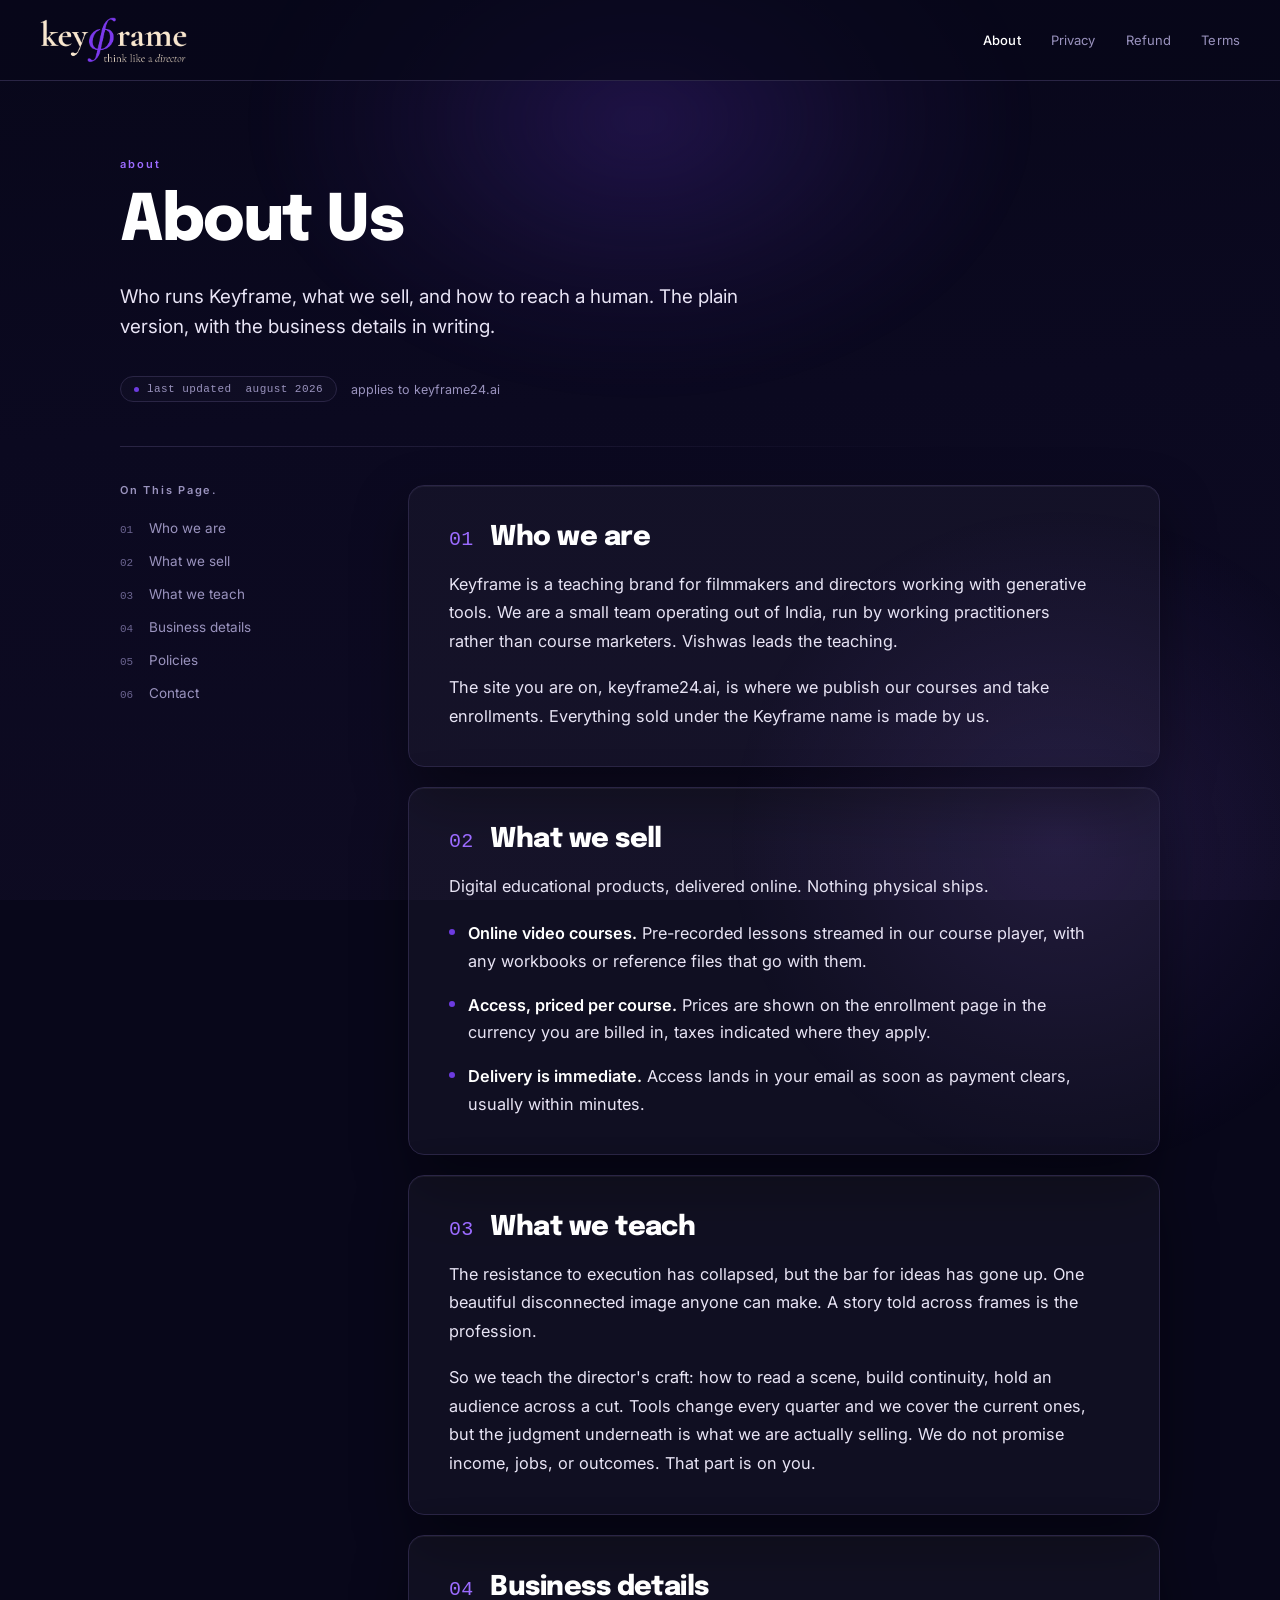
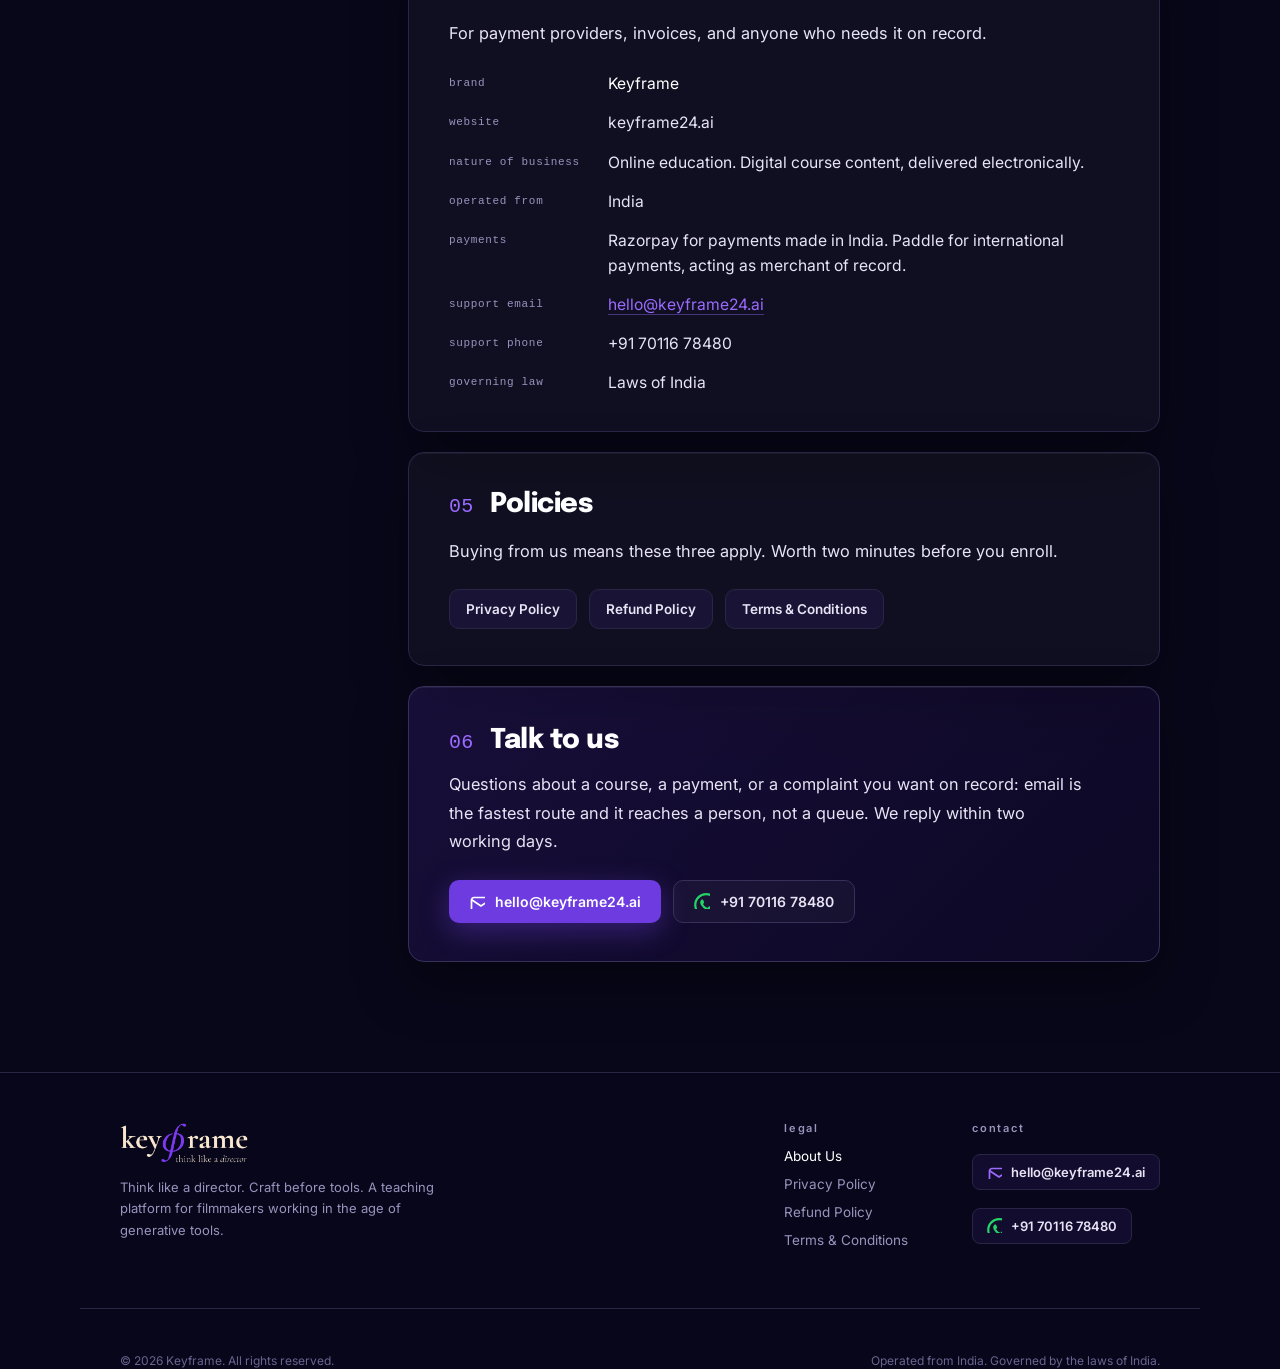
==== About Us.dc.html @ fd7a22fd "about page added" ====
<!DOCTYPE html>
<html><head>
<meta charset="utf-8">
<meta name="viewport" content="width=device-width, initial-scale=1">
<script src="./support.js"></script>
</head>
<body>

<x-dc>
<helmet>
  <link rel="stylesheet" href="_ds/keyframe-design-system-f9b40530-5292-49e7-b718-a100597d8be9/tokens/fonts.css">
  <link rel="stylesheet" href="_ds/keyframe-design-system-f9b40530-5292-49e7-b718-a100597d8be9/tokens/colors.css">
  <link rel="stylesheet" href="_ds/keyframe-design-system-f9b40530-5292-49e7-b718-a100597d8be9/tokens/typography.css">
  <link rel="stylesheet" href="_ds/keyframe-design-system-f9b40530-5292-49e7-b718-a100597d8be9/tokens/spacing.css">
  <link rel="stylesheet" href="_ds/keyframe-design-system-f9b40530-5292-49e7-b718-a100597d8be9/styles.css">
  <script src="_ds/keyframe-design-system-f9b40530-5292-49e7-b718-a100597d8be9/_ds_bundle.js"></script>
  <style>
    *{box-sizing:border-box;}
    html,body{margin:0;padding:0;}
    body{background:#08071A;color:#E8E4F5;font-family:'Inter',system-ui,sans-serif;-webkit-font-smoothing:antialiased;text-rendering:optimizeLegibility;}
    a{color:#9B6BFF;}
    a:hover{color:#C4B5FD;}
    ::selection{background:rgba(109,59,224,0.4);color:#fff;}
    @keyframes kfFade{from{opacity:0;}to{opacity:1;}}
    @media (max-width:920px){
      [data-kf-body]{grid-template-columns:1fr !important;gap:0 !important;}
      [data-kf-toc]{display:none !important;}
      [data-kf-pad]{padding-left:24px !important;padding-right:24px !important;}
    }
  </style>
</helmet>

<div style="position:fixed;inset:0;z-index:-2;background:linear-gradient(176deg,#08071A 0%,#0B0920 45%,#0E0B22 100%);"></div>
<div style="position:fixed;top:-260px;left:50%;transform:translateX(-50%);width:1100px;height:760px;z-index:-1;background:radial-gradient(ellipse 50% 50% at 50% 50%,rgba(109,59,224,0.22),rgba(109,59,224,0.06) 45%,transparent 70%);filter:blur(20px);pointer-events:none;"></div>
<div style="position:fixed;bottom:-320px;right:-160px;width:760px;height:760px;z-index:-1;background:radial-gradient(circle at 50% 50%,rgba(155,107,255,0.12),transparent 62%);pointer-events:none;"></div>

<div style="animation:kfFade 0.5s cubic-bezier(0.16,1,0.3,1) both;">

  <header data-kf-header="" style="position:sticky;top:0;z-index:30;display:flex;align-items:center;justify-content:space-between;gap:24px;padding:17px 40px;background:rgba(8,7,26,0.72);backdrop-filter:blur(18px) saturate(130%);-webkit-backdrop-filter:blur(18px) saturate(130%);border-bottom:1px solid #2A2545;">
    <a href="https://keyframe24.ai" aria-label="Keyframe home" style="display:inline-flex;align-items:center;text-decoration:none;">
      <img src="keyframe-logo.png" alt="Keyframe — think like a director" style="height:46px;width:auto;display:block;">
    </a>
    <nav style="display:flex;align-items:center;gap:30px;">
      <a href="About%20Us.dc.html" aria-current="page" style="font-size:13px;font-weight:500;color:#FFFFFF;text-decoration:none;letter-spacing:0.01em;">About</a>
      <a href="Privacy%20Policy.dc.html" style="font-size:13px;color:#9A93BE;text-decoration:none;letter-spacing:0.01em;transition:color 0.2s ease;" style-hover="color:#FFFFFF;">Privacy</a>
      <a href="Refund%20Policy.dc.html" style="font-size:13px;color:#9A93BE;text-decoration:none;letter-spacing:0.01em;transition:color 0.2s ease;" style-hover="color:#FFFFFF;">Refund</a>
      <a href="Terms%20and%20Conditions.dc.html" style="font-size:13px;color:#9A93BE;text-decoration:none;letter-spacing:0.01em;transition:color 0.2s ease;" style-hover="color:#FFFFFF;">Terms</a>
    </nav>
  </header>

  <section data-kf-pad="" style="max-width:1120px;margin:0 auto;padding:78px 40px 30px;">
    <div style="font:600 11px/1 'Inter';letter-spacing:0.18em;text-transform:lowercase;color:#9B6BFF;">about</div>
    <h1 style="font-family:'Epilogue';font-weight:800;font-size:4rem;line-height:1.03;letter-spacing:-0.03em;color:#FFFFFF;margin:20px 0 0;">About Us</h1>
    <p style="font-size:1.18rem;line-height:1.6;color:#E8E4F5;max-width:620px;margin:26px 0 0;">Who runs Keyframe, what we sell, and how to reach a human. The plain version, with the business details in writing.</p>
    <div style="display:flex;align-items:center;gap:14px;margin-top:34px;">
      <span style="display:inline-flex;align-items:center;gap:8px;font-family:ui-monospace,'SF Mono',Menlo,monospace;font-size:11px;letter-spacing:0.04em;color:#9A93BE;padding:6px 13px;border:1px solid #2A2545;border-radius:999px;background:rgba(255,255,255,0.02);"><span style="width:5px;height:5px;border-radius:50%;background:#6D3BE0;"></span>last updated&nbsp;&nbsp;august 2026</span>
      <span style="font-size:12.5px;color:#9A93BE;">applies to keyframe24.ai</span>
    </div>
    <div style="height:1px;margin-top:44px;background:linear-gradient(90deg,#2A2545 0%,rgba(42,37,69,0) 80%);"></div>
  </section>

  <div data-kf-body="" data-kf-pad="" style="max-width:1120px;margin:0 auto;padding:8px 40px 110px;display:grid;grid-template-columns:212px 1fr;gap:76px;align-items:start;">

    <aside data-kf-toc="" style="position:sticky;top:98px;display:flex;flex-direction:column;">
      <div style="font:600 11px/1 'Inter';letter-spacing:0.16em;color:#9A93BE;margin-bottom:16px;">On This Page.</div>
      <a data-toc="who" href="#who" style="display:flex;align-items:baseline;gap:13px;padding:7px 0;text-decoration:none;font-size:13.5px;line-height:1.35;color:#9A93BE;transition:color 0.2s ease;"><span data-toc-num="" style="font-family:ui-monospace,'SF Mono',monospace;font-size:11px;color:#6B6490;width:16px;flex-shrink:0;transition:color 0.2s ease;">01</span><span>Who we are</span></a>
      <a data-toc="what" href="#what" style="display:flex;align-items:baseline;gap:13px;padding:7px 0;text-decoration:none;font-size:13.5px;line-height:1.35;color:#9A93BE;transition:color 0.2s ease;"><span data-toc-num="" style="font-family:ui-monospace,'SF Mono',monospace;font-size:11px;color:#6B6490;width:16px;flex-shrink:0;transition:color 0.2s ease;">02</span><span>What we sell</span></a>
      <a data-toc="believe" href="#believe" style="display:flex;align-items:baseline;gap:13px;padding:7px 0;text-decoration:none;font-size:13.5px;line-height:1.35;color:#9A93BE;transition:color 0.2s ease;"><span data-toc-num="" style="font-family:ui-monospace,'SF Mono',monospace;font-size:11px;color:#6B6490;width:16px;flex-shrink:0;transition:color 0.2s ease;">03</span><span>What we teach</span></a>
      <a data-toc="business" href="#business" style="display:flex;align-items:baseline;gap:13px;padding:7px 0;text-decoration:none;font-size:13.5px;line-height:1.35;color:#9A93BE;transition:color 0.2s ease;"><span data-toc-num="" style="font-family:ui-monospace,'SF Mono',monospace;font-size:11px;color:#6B6490;width:16px;flex-shrink:0;transition:color 0.2s ease;">04</span><span>Business details</span></a>
      <a data-toc="policies" href="#policies" style="display:flex;align-items:baseline;gap:13px;padding:7px 0;text-decoration:none;font-size:13.5px;line-height:1.35;color:#9A93BE;transition:color 0.2s ease;"><span data-toc-num="" style="font-family:ui-monospace,'SF Mono',monospace;font-size:11px;color:#6B6490;width:16px;flex-shrink:0;transition:color 0.2s ease;">05</span><span>Policies</span></a>
      <a data-toc="contact" href="#contact" style="display:flex;align-items:baseline;gap:13px;padding:7px 0;text-decoration:none;font-size:13.5px;line-height:1.35;color:#9A93BE;transition:color 0.2s ease;"><span data-toc-num="" style="font-family:ui-monospace,'SF Mono',monospace;font-size:11px;color:#6B6490;width:16px;flex-shrink:0;transition:color 0.2s ease;">06</span><span>Contact</span></a>
    </aside>

    <main style="display:flex;flex-direction:column;gap:20px;min-width:0;">

      <section id="who" style="scroll-margin-top:112px;">
        <div style="background:rgba(255,255,255,0.035);border:1px solid #2A2545;border-radius:16px;padding:36px 40px;box-shadow:0 22px 54px rgba(0,0,0,0.4),inset 0 1px 0 rgba(255,255,255,0.05);backdrop-filter:blur(22px) saturate(120%);-webkit-backdrop-filter:blur(22px) saturate(120%);">
          <div style="display:flex;align-items:baseline;gap:17px;margin:0;"><span style="font-family:ui-monospace,'SF Mono',Menlo,monospace;font-size:1.25rem;font-weight:500;line-height:1.2;letter-spacing:0.01em;color:#9B6BFF;flex-shrink:0;">01</span><h2 style="font-family:'Epilogue';font-weight:800;font-size:1.7rem;line-height:1.15;letter-spacing:-0.02em;color:#FFFFFF;margin:0 0 16px;">Who we are</h2></div>
          <p style="font-size:1.02rem;line-height:1.75;color:#E8E4F5;max-width:64ch;margin:0 0 18px;">Keyframe is a teaching brand for filmmakers and directors working with generative tools. We are a small team operating out of India, run by working practitioners rather than course marketers. Vishwas leads the teaching.</p>
          <p style="font-size:1.02rem;line-height:1.75;color:#E8E4F5;max-width:64ch;margin:0;">The site you are on, keyframe24.ai, is where we publish our courses and take enrollments. Everything sold under the Keyframe name is made by us.</p>
        </div>
      </section>

      <section id="what" style="scroll-margin-top:112px;">
        <div style="background:rgba(255,255,255,0.035);border:1px solid #2A2545;border-radius:16px;padding:36px 40px;box-shadow:0 22px 54px rgba(0,0,0,0.4),inset 0 1px 0 rgba(255,255,255,0.05);backdrop-filter:blur(22px) saturate(120%);-webkit-backdrop-filter:blur(22px) saturate(120%);">
          <div style="display:flex;align-items:baseline;gap:17px;margin:0;"><span style="font-family:ui-monospace,'SF Mono',Menlo,monospace;font-size:1.25rem;font-weight:500;line-height:1.2;letter-spacing:0.01em;color:#9B6BFF;flex-shrink:0;">02</span><h2 style="font-family:'Epilogue';font-weight:800;font-size:1.7rem;line-height:1.15;letter-spacing:-0.02em;color:#FFFFFF;margin:0 0 16px;">What we sell</h2></div>
          <p style="font-size:1.02rem;line-height:1.75;color:#E8E4F5;max-width:64ch;margin:0 0 20px;">Digital educational products, delivered online. Nothing physical ships.</p>
          <ul style="list-style:none;margin:0;padding:0;display:flex;flex-direction:column;gap:16px;max-width:64ch;">
            <li style="display:flex;gap:13px;"><span style="flex-shrink:0;margin-top:9px;width:6px;height:6px;border-radius:50%;background:#6D3BE0;"></span><span style="font-size:1.02rem;line-height:1.7;color:#E8E4F5;"><strong style="color:#FFFFFF;font-weight:600;">Online video courses.</strong> Pre-recorded lessons streamed in our course player, with any workbooks or reference files that go with them.</span></li>
            <li style="display:flex;gap:13px;"><span style="flex-shrink:0;margin-top:9px;width:6px;height:6px;border-radius:50%;background:#6D3BE0;"></span><span style="font-size:1.02rem;line-height:1.7;color:#E8E4F5;"><strong style="color:#FFFFFF;font-weight:600;">Access, priced per course.</strong> Prices are shown on the enrollment page in the currency you are billed in, taxes indicated where they apply.</span></li>
            <li style="display:flex;gap:13px;"><span style="flex-shrink:0;margin-top:9px;width:6px;height:6px;border-radius:50%;background:#6D3BE0;"></span><span style="font-size:1.02rem;line-height:1.7;color:#E8E4F5;"><strong style="color:#FFFFFF;font-weight:600;">Delivery is immediate.</strong> Access lands in your email as soon as payment clears, usually within minutes.</span></li>
          </ul>
        </div>
      </section>

      <section id="believe" style="scroll-margin-top:112px;">
        <div style="background:rgba(255,255,255,0.035);border:1px solid #2A2545;border-radius:16px;padding:36px 40px;box-shadow:0 22px 54px rgba(0,0,0,0.4),inset 0 1px 0 rgba(255,255,255,0.05);backdrop-filter:blur(22px) saturate(120%);-webkit-backdrop-filter:blur(22px) saturate(120%);">
          <div style="display:flex;align-items:baseline;gap:17px;margin:0;"><span style="font-family:ui-monospace,'SF Mono',Menlo,monospace;font-size:1.25rem;font-weight:500;line-height:1.2;letter-spacing:0.01em;color:#9B6BFF;flex-shrink:0;">03</span><h2 style="font-family:'Epilogue';font-weight:800;font-size:1.7rem;line-height:1.15;letter-spacing:-0.02em;color:#FFFFFF;margin:0 0 16px;">What we teach</h2></div>
          <p style="font-size:1.02rem;line-height:1.75;color:#E8E4F5;max-width:64ch;margin:0 0 18px;">The resistance to execution has collapsed, but the bar for ideas has gone up. One beautiful disconnected image anyone can make. A story told across frames is the profession.</p>
          <p style="font-size:1.02rem;line-height:1.75;color:#E8E4F5;max-width:64ch;margin:0;">So we teach the director's craft: how to read a scene, build continuity, hold an audience across a cut. Tools change every quarter and we cover the current ones, but the judgment underneath is what we are actually selling. We do not promise income, jobs, or outcomes. That part is on you.</p>
        </div>
      </section>

      <section id="business" style="scroll-margin-top:112px;">
        <div style="background:rgba(255,255,255,0.035);border:1px solid #2A2545;border-radius:16px;padding:36px 40px;box-shadow:0 22px 54px rgba(0,0,0,0.4),inset 0 1px 0 rgba(255,255,255,0.05);backdrop-filter:blur(22px) saturate(120%);-webkit-backdrop-filter:blur(22px) saturate(120%);">
          <div style="display:flex;align-items:baseline;gap:17px;margin:0;"><span style="font-family:ui-monospace,'SF Mono',Menlo,monospace;font-size:1.25rem;font-weight:500;line-height:1.2;letter-spacing:0.01em;color:#9B6BFF;flex-shrink:0;">04</span><h2 style="font-family:'Epilogue';font-weight:800;font-size:1.7rem;line-height:1.15;letter-spacing:-0.02em;color:#FFFFFF;margin:0 0 16px;">Business details</h2></div>
          <p style="font-size:1.02rem;line-height:1.75;color:#E8E4F5;max-width:64ch;margin:0 0 24px;">For payment providers, invoices, and anyone who needs it on record.</p>
          <div style="display:grid;grid-template-columns:auto 1fr;gap:14px 28px;max-width:64ch;font-size:0.98rem;line-height:1.6;">
            <div style="font-family:ui-monospace,'SF Mono',Menlo,monospace;font-size:11px;letter-spacing:0.06em;color:#9A93BE;padding-top:4px;">brand</div>
            <div style="color:#FFFFFF;">Keyframe</div>
            <div style="font-family:ui-monospace,'SF Mono',Menlo,monospace;font-size:11px;letter-spacing:0.06em;color:#9A93BE;padding-top:4px;">website</div>
            <div style="color:#E8E4F5;">keyframe24.ai</div>
            <div style="font-family:ui-monospace,'SF Mono',Menlo,monospace;font-size:11px;letter-spacing:0.06em;color:#9A93BE;padding-top:4px;">nature of business</div>
            <div style="color:#E8E4F5;">Online education. Digital course content, delivered electronically.</div>
            <div style="font-family:ui-monospace,'SF Mono',Menlo,monospace;font-size:11px;letter-spacing:0.06em;color:#9A93BE;padding-top:4px;">operated from</div>
            <div style="color:#E8E4F5;">India</div>
            <div style="font-family:ui-monospace,'SF Mono',Menlo,monospace;font-size:11px;letter-spacing:0.06em;color:#9A93BE;padding-top:4px;">payments</div>
            <div style="color:#E8E4F5;">Razorpay for payments made in India. Paddle for international payments, acting as merchant of record.</div>
            <div style="font-family:ui-monospace,'SF Mono',Menlo,monospace;font-size:11px;letter-spacing:0.06em;color:#9A93BE;padding-top:4px;">support email</div>
            <div><a href="mailto:hello@keyframe24.ai" style="color:#9B6BFF;text-decoration:none;border-bottom:1px solid rgba(155,107,255,0.4);" style-hover="color:#C4B5FD;">hello@keyframe24.ai</a></div>
            <div style="font-family:ui-monospace,'SF Mono',Menlo,monospace;font-size:11px;letter-spacing:0.06em;color:#9A93BE;padding-top:4px;">support phone</div>
            <div style="color:#E8E4F5;">+91 70116 78480</div>
            <div style="font-family:ui-monospace,'SF Mono',Menlo,monospace;font-size:11px;letter-spacing:0.06em;color:#9A93BE;padding-top:4px;">governing law</div>
            <div style="color:#E8E4F5;">Laws of India</div>
          </div>
        </div>
      </section>

      <section id="policies" style="scroll-margin-top:112px;">
        <div style="background:rgba(255,255,255,0.035);border:1px solid #2A2545;border-radius:16px;padding:36px 40px;box-shadow:0 22px 54px rgba(0,0,0,0.4),inset 0 1px 0 rgba(255,255,255,0.05);backdrop-filter:blur(22px) saturate(120%);-webkit-backdrop-filter:blur(22px) saturate(120%);">
          <div style="display:flex;align-items:baseline;gap:17px;margin:0;"><span style="font-family:ui-monospace,'SF Mono',Menlo,monospace;font-size:1.25rem;font-weight:500;line-height:1.2;letter-spacing:0.01em;color:#9B6BFF;flex-shrink:0;">05</span><h2 style="font-family:'Epilogue';font-weight:800;font-size:1.7rem;line-height:1.15;letter-spacing:-0.02em;color:#FFFFFF;margin:0 0 16px;">Policies</h2></div>
          <p style="font-size:1.02rem;line-height:1.75;color:#E8E4F5;max-width:64ch;margin:0 0 24px;">Buying from us means these three apply. Worth two minutes before you enroll.</p>
          <div style="display:flex;flex-wrap:wrap;gap:12px;">
            <a href="Privacy%20Policy.dc.html" style="display:inline-flex;align-items:center;gap:9px;font-size:13.5px;font-weight:600;color:#E8E4F5;text-decoration:none;padding:11px 16px;border:1px solid #2A2545;border-radius:10px;background:rgba(109,59,224,0.10);transition:border-color 0.2s ease,background 0.2s ease,color 0.2s ease;" style-hover="border-color:#6D3BE0;background:rgba(109,59,224,0.20);color:#FFFFFF;">Privacy Policy</a>
            <a href="Refund%20Policy.dc.html" style="display:inline-flex;align-items:center;gap:9px;font-size:13.5px;font-weight:600;color:#E8E4F5;text-decoration:none;padding:11px 16px;border:1px solid #2A2545;border-radius:10px;background:rgba(109,59,224,0.10);transition:border-color 0.2s ease,background 0.2s ease,color 0.2s ease;" style-hover="border-color:#6D3BE0;background:rgba(109,59,224,0.20);color:#FFFFFF;">Refund Policy</a>
            <a href="Terms%20and%20Conditions.dc.html" style="display:inline-flex;align-items:center;gap:9px;font-size:13.5px;font-weight:600;color:#E8E4F5;text-decoration:none;padding:11px 16px;border:1px solid #2A2545;border-radius:10px;background:rgba(109,59,224,0.10);transition:border-color 0.2s ease,background 0.2s ease,color 0.2s ease;" style-hover="border-color:#6D3BE0;background:rgba(109,59,224,0.20);color:#FFFFFF;">Terms &amp; Conditions</a>
          </div>
        </div>
      </section>

      <section id="contact" style="scroll-margin-top:112px;">
        <div style="position:relative;overflow:hidden;background:linear-gradient(135deg,rgba(109,59,224,0.16),rgba(42,19,97,0.14));border:1px solid #37315A;border-radius:16px;padding:38px 40px;box-shadow:0 22px 54px rgba(0,0,0,0.4),inset 0 1px 0 rgba(255,255,255,0.06);backdrop-filter:blur(22px) saturate(120%);-webkit-backdrop-filter:blur(22px) saturate(120%);">
          <div style="display:flex;align-items:baseline;gap:17px;margin:0;"><span style="font-family:ui-monospace,'SF Mono',Menlo,monospace;font-size:1.25rem;font-weight:500;line-height:1.2;letter-spacing:0.01em;color:#9B6BFF;flex-shrink:0;">06</span><h2 style="font-family:'Epilogue';font-weight:800;font-size:1.7rem;line-height:1.15;letter-spacing:-0.02em;color:#FFFFFF;margin:0 0 14px;">Talk to us</h2></div>
          <p style="font-size:1.02rem;line-height:1.75;color:#E8E4F5;max-width:64ch;margin:0 0 24px;">Questions about a course, a payment, or a complaint you want on record: email is the fastest route and it reaches a person, not a queue. We reply within two working days.</p>
          <div style="display:flex;flex-wrap:wrap;gap:12px;">
            <a href="mailto:hello@keyframe24.ai" style="display:inline-flex;align-items:center;gap:10px;font-size:14px;font-weight:600;color:#FFFFFF;text-decoration:none;padding:12px 20px;background:#6D3BE0;border-radius:10px;box-shadow:0 8px 28px rgba(109,59,224,0.4);transition:background 0.2s ease;" style-hover="background:#9B6BFF;">
              <svg sc-camel-view-box="0 0 24 24" width="16" height="16" fill="none" stroke="#FFFFFF" stroke-width="1.7" stroke-linecap="round" stroke-linejoin="round" aria-hidden="true"><rect x="2.5" y="4.5" width="19" height="15" rx="2.5"></rect><path d="M3 7l9 6 9-6"></path></svg>
              <span>hello@keyframe24.ai</span>
            </a>
            <a href="https://wa.me/917011678480" target="_blank" rel="noopener" style="display:inline-flex;align-items:center;gap:10px;font-size:14px;font-weight:600;color:#E8E4F5;text-decoration:none;padding:12px 20px;border:1px solid #37315A;border-radius:10px;background:rgba(255,255,255,0.03);transition:border-color 0.2s ease,color 0.2s ease;" style-hover="border-color:#6D3BE0;color:#FFFFFF;">
              <svg sc-camel-view-box="0 0 24 24" width="16" height="16" fill="#25D366" aria-hidden="true"><path d="M17.472 14.382c-.297-.149-1.758-.867-2.03-.967-.273-.099-.471-.148-.67.15-.197.297-.767.966-.94 1.164-.173.199-.347.223-.644.075-.297-.15-1.255-.463-2.39-1.475-.883-.788-1.48-1.761-1.653-2.059-.173-.297-.018-.458.13-.606.134-.133.347-.347.52-.52.174-.174.232-.298.347-.497.115-.198.057-.371-.058-.52-.115-.148-.652-1.57-.893-2.148-.213-.51-.42-.42-.586-.42-.174 0-.373 0-.572 0-.198 0-.52.074-.792.372-.272.297-1.04 1.016-1.04 2.479 0 1.462 1.065 2.875 1.213 3.074.149.198 2.096 3.2 5.077 4.487.709.306 1.262.489 1.694.625.712.227 1.36.195 1.872.118.571-.085 1.758-.719 2.006-1.413.248-.694.248-1.29.174-1.414-.074-.124-.272-.198-.57-.347m-5.421 7.403h-.004a9.87 9.87 0 01-5.031-1.378l-.361-.214-3.741.982.998-3.648-.235-.375a9.86 9.86 0 01-1.51-5.26c.001-5.45 4.436-9.884 9.888-9.884 2.64 0 5.122 1.03 6.988 2.898a9.825 9.825 0 012.893 6.994c-.003 5.45-4.437 9.884-9.885 9.884m8.413-18.297A11.815 11.815 0 0012.05 0C5.495 0 .16 5.335.157 11.892c0 2.096.547 4.142 1.588 5.945L0 24l6.305-1.654a11.882 11.882 0 005.683 1.448h.005c6.554 0 11.89-5.335 11.893-11.893a11.821 11.821 0 00-3.48-8.413z"></path></svg>
              <span>+91 70116 78480</span>
            </a>
          </div>
        </div>
      </section>

    </main>
  </div>

  <footer data-kf-pad="" style="border-top:1px solid #2A2545;background:rgba(8,7,26,0.5);">
    <div style="max-width:1120px;margin:0 auto;padding:50px 40px 60px;display:flex;flex-wrap:wrap;gap:32px;align-items:flex-start;justify-content:space-between;">
      <div style="max-width:320px;">
        <img src="keyframe-logo.png" alt="Keyframe" style="height:40px;width:auto;display:block;">
        <p style="font-size:13px;line-height:1.65;color:#9A93BE;margin:14px 0 0;">Think like a director. Craft before tools. A teaching platform for filmmakers working in the age of generative tools.</p>
      </div>
      <div style="display:flex;gap:64px;flex-wrap:wrap;">
        <div style="display:flex;flex-direction:column;gap:12px;">
          <div style="font:600 11px/1 'Inter';letter-spacing:0.16em;text-transform:lowercase;color:#9A93BE;margin-bottom:2px;">legal</div>
          <a href="About%20Us.dc.html" style="font-size:13.5px;color:#FFFFFF;text-decoration:none;">About Us</a>
          <a href="Privacy%20Policy.dc.html" style="font-size:13.5px;color:#9A93BE;text-decoration:none;transition:color 0.2s ease;" style-hover="color:#FFFFFF;">Privacy Policy</a>
          <a href="Refund%20Policy.dc.html" style="font-size:13.5px;color:#9A93BE;text-decoration:none;transition:color 0.2s ease;" style-hover="color:#FFFFFF;">Refund Policy</a>
          <a href="Terms%20and%20Conditions.dc.html" style="font-size:13.5px;color:#9A93BE;text-decoration:none;transition:color 0.2s ease;" style-hover="color:#FFFFFF;">Terms &amp; Conditions</a>
        </div>
        <div style="display:flex;flex-direction:column;gap:12px;">
          <div style="font:600 11px/1 'Inter';letter-spacing:0.16em;text-transform:lowercase;color:#9A93BE;margin-bottom:2px;">contact</div>
          <a href="mailto:hello@keyframe24.ai" aria-label="Email Keyframe" style="display:inline-flex;align-items:center;gap:9px;margin-top:6px;align-self:flex-start;white-space:nowrap;font-size:13px;font-weight:600;color:#E8E4F5;text-decoration:none;padding:9px 14px;border:1px solid #2A2545;border-radius:8px;background:rgba(109,59,224,0.10);transition:border-color 0.2s ease,background 0.2s ease,color 0.2s ease;" style-hover="border-color:#6D3BE0;background:rgba(109,59,224,0.20);color:#FFFFFF;">
            <svg sc-camel-view-box="0 0 24 24" width="15" height="15" fill="none" stroke="#9B6BFF" stroke-width="1.7" stroke-linecap="round" stroke-linejoin="round" aria-hidden="true"><rect x="2.5" y="4.5" width="19" height="15" rx="2.5"></rect><path d="M3 7l9 6 9-6"></path></svg>
            <span>hello@keyframe24.ai</span>
          </a>
          <a href="https://wa.me/917011678480" target="_blank" rel="noopener" aria-label="Message Keyframe on WhatsApp" style="display:inline-flex;align-items:center;gap:9px;margin-top:6px;align-self:flex-start;white-space:nowrap;font-size:13px;font-weight:600;color:#E8E4F5;text-decoration:none;padding:9px 14px;border:1px solid #2A2545;border-radius:8px;background:rgba(109,59,224,0.10);transition:border-color 0.2s ease,background 0.2s ease,color 0.2s ease;" style-hover="border-color:#6D3BE0;background:rgba(109,59,224,0.20);color:#FFFFFF;">
            <svg sc-camel-view-box="0 0 24 24" width="15" height="15" fill="#25D366" aria-hidden="true"><path d="M17.472 14.382c-.297-.149-1.758-.867-2.03-.967-.273-.099-.471-.148-.67.15-.197.297-.767.966-.94 1.164-.173.199-.347.223-.644.075-.297-.15-1.255-.463-2.39-1.475-.883-.788-1.48-1.761-1.653-2.059-.173-.297-.018-.458.13-.606.134-.133.347-.347.52-.52.174-.174.232-.298.347-.497.115-.198.057-.371-.058-.52-.115-.148-.652-1.57-.893-2.148-.213-.51-.42-.42-.586-.42-.174 0-.373 0-.572 0-.198 0-.52.074-.792.372-.272.297-1.04 1.016-1.04 2.479 0 1.462 1.065 2.875 1.213 3.074.149.198 2.096 3.2 5.077 4.487.709.306 1.262.489 1.694.625.712.227 1.36.195 1.872.118.571-.085 1.758-.719 2.006-1.413.248-.694.248-1.29.174-1.414-.074-.124-.272-.198-.57-.347m-5.421 7.403h-.004a9.87 9.87 0 01-5.031-1.378l-.361-.214-3.741.982.998-3.648-.235-.375a9.86 9.86 0 01-1.51-5.26c.001-5.45 4.436-9.884 9.888-9.884 2.64 0 5.122 1.03 6.988 2.898a9.825 9.825 0 012.893 6.994c-.003 5.45-4.437 9.884-9.885 9.884m8.413-18.297A11.815 11.815 0 0012.05 0C5.495 0 .16 5.335.157 11.892c0 2.096.547 4.142 1.588 5.945L0 24l6.305-1.654a11.882 11.882 0 005.683 1.448h.005c6.554 0 11.89-5.335 11.893-11.893a11.821 11.821 0 00-3.48-8.413z"></path></svg>
            <span>+91 70116 78480</span>
          </a>
        </div>
      </div>
    </div>
    <div style="max-width:1120px;margin:0 auto;padding:22px 40px 0;border-top:1px solid #2A2545;">
      <div style="padding:22px 0 0;display:flex;flex-wrap:wrap;gap:12px;justify-content:space-between;font-size:12px;color:#6B6490;">
        <span>© 2026 Keyframe. All rights reserved.</span>
        <span>Operated from India. Governed by the laws of India.</span>
      </div>
    </div>
  </footer>

</div>
</x-dc>
<script type="text/x-dc" data-dc-script="">
class Component extends DCLogic {
  componentDidMount() { this._wire(); }
  _wire() {
    const links = Array.from(document.querySelectorAll('[data-toc]'));
    if (!links.length) { this._retry = setTimeout(() => this._wire(), 120); return; }
    const sections = links.map((a) => document.getElementById(a.getAttribute('data-toc'))).filter(Boolean);
    const header = document.querySelector('[data-kf-header]');
    const headerH = header ? header.offsetHeight : 68;

    const setActive = (id) => {
      links.forEach((a) => {
        const on = a.getAttribute('data-toc') === id;
        a.style.color = on ? '#FFFFFF' : '#9A93BE';
        a.style.fontWeight = on ? '600' : '400';
        const num = a.querySelector('[data-toc-num]');
        if (num) num.style.color = on ? '#9B6BFF' : '#6B6490';
      });
    };

    links.forEach((a) => {
      a.addEventListener('click', (e) => {
        e.preventDefault();
        const t = document.getElementById(a.getAttribute('data-toc'));
        if (!t) return;
        window.scrollTo({ top: t.getBoundingClientRect().top + window.scrollY - headerH - 22, behavior: 'smooth' });
      });
    });

    const offset = headerH + 44;
    let ticking = false;
    const update = () => {
      ticking = false;
      let current = sections[0];
      for (const s of sections) {
        if (s.getBoundingClientRect().top <= offset) current = s;
        else break;
      }
      if (current) setActive(current.id);
    };
    const onScroll = () => { if (!ticking) { ticking = true; requestAnimationFrame(update); } };
    window.addEventListener('scroll', onScroll, { passive: true });
    this._onScroll = onScroll;
    update();
  }
  componentWillUnmount() {
    if (this._onScroll) window.removeEventListener('scroll', this._onScroll);
    if (this._retry) clearTimeout(this._retry);
  }
  renderVals() { return {}; }
}
</script>


</body></html>
---- _ds/keyframe-design-system-f9b40530-5292-49e7-b718-a100597d8be9/tokens/fonts.css ----
/* Keyframe — Web fonts
   Display:  Epilogue 800        (hero headlines, section titles)
   Wordmark: Cormorant Garamond  (logo lockup only — never body)
   Body/UI:  Inter 400–600       (all body, buttons, labels, UI)
   Mono:     SF Mono / ui-monospace (code, hex, technical labels)

   Fonts are delivered from Google Fonts. To self-host, drop the .woff2
   binaries in assets/fonts/ and replace these @import lines with local
   @font-face rules — the family names below stay the same. */

@import url('https://fonts.googleapis.com/css2?family=Epilogue:wght@400;500;600;700;800;900&display=swap');
@import url('https://fonts.googleapis.com/css2?family=Inter:wght@400;500;600;700&display=swap');
@import url('https://fonts.googleapis.com/css2?family=Cormorant+Garamond:ital,wght@0,400;0,500;0,600;1,400;1,500&display=swap');
---- _ds/keyframe-design-system-f9b40530-5292-49e7-b718-a100597d8be9/tokens/colors.css ----
/* Keyframe — Colour
   True black is the foundation. Purple signals intelligence and depth.
   Cream carries all the reading. Nothing competes with the work.
   Backgrounds are Void or Obsidian only. No light modes in core brand assets. */

:root {
  /* --- Surfaces (darkest to raised) --- */
  --void: #000000;        /* page background */
  --obsidian: #0A0610;    /* surface · panels · default background */
  --elevated: #120A1C;    /* cards · raised elements */

  /* --- Accent (purple) --- */
  --royal: #7C3AED;       /* primary accent · CTA · active states (web/interactive) */
  --orchid: #A855F7;      /* hover states · secondary accent */
  --imperial: #5B21B6;    /* deep accent variant */
  --plum: #2E1065;        /* darkest accent · gradient ends */
  --lavender: #C4B5FD;    /* soft logo phi tone — wordmark phi, logomark */

  /* --- Lines --- */
  --hairline: #1E1530;    /* borders · dividers */

  /* --- Text (warm, never cold white) --- */
  --cream: #F0E2C8;       /* primary text · logo wordmark */
  --orchid-gray: #B3AAC4; /* secondary text · body copy */
  --mauve-muted: #6E6680; /* tertiary text · metadata · watermarks */

  /* --- Metallic alt --- */
  --champagne: #D9C089;   /* warm alt accent · metallic. Never used alongside purple. */

  /* ============================================================
     Semantic aliases — reference these in components, not raw names
     ============================================================ */
  --bg-page: var(--void);
  --bg-surface: var(--obsidian);
  --bg-card: var(--elevated);
  --bg-card-hover: #18102510;

  --text-primary: var(--cream);
  --text-secondary: var(--orchid-gray);
  --text-tertiary: var(--mauve-muted);
  --text-on-accent: #FFFFFF;

  --border-hairline: var(--hairline);
  --border-strong: #2A2040;

  --accent: var(--royal);
  --accent-hover: var(--orchid);
  --accent-deep: var(--imperial);
  --accent-soft: var(--lavender);

  --focus-ring: color-mix(in oklab, var(--royal) 60%, transparent);
}
---- _ds/keyframe-design-system-f9b40530-5292-49e7-b718-a100597d8be9/tokens/typography.css ----
/* Keyframe — Typography
   Headlines: tracking -0.03em, line-height 1.05, weight 800.
   Body: Inter 400, line-height 1.6, left-aligned. Never centred.
   Labels: lowercase, wide tracking 0.16em, Orchid Gray.
   Never use Epilogue in body copy. Never use Cormorant Garamond outside the logo. */

:root {
  /* --- Families --- */
  --font-display: 'Epilogue', system-ui, sans-serif;
  --font-wordmark: 'Cormorant Garamond', Georgia, serif;
  --font-body: 'Inter', system-ui, -apple-system, sans-serif;
  --font-mono: ui-monospace, 'SF Mono', 'SFMono-Regular', Menlo, monospace;

  /* --- Weights --- */
  --weight-regular: 400;
  --weight-medium: 500;
  --weight-semibold: 600;
  --weight-bold: 700;
  --weight-black: 800;

  /* --- Type scale (display uses Epilogue; rest uses Inter) --- */
  --text-display: 800 4.5rem/1.05 var(--font-display);   /* hero */
  --text-h1: 800 3.25rem/1.05 var(--font-display);
  --text-h2: 800 2.25rem/1.08 var(--font-display);
  --text-h3: 700 1.5rem/1.15 var(--font-display);
  --text-body-lg: 400 1.125rem/1.6 var(--font-body);
  --text-body: 400 1rem/1.6 var(--font-body);
  --text-body-sm: 400 0.875rem/1.55 var(--font-body);
  --text-caption: 400 0.75rem/1.5 var(--font-body);

  /* --- Tracking --- */
  --tracking-display: -0.03em;   /* headlines */
  --tracking-tight: -0.01em;
  --tracking-normal: 0;
  --tracking-label: 0.16em;      /* lowercase wide labels */

  /* --- Line heights --- */
  --leading-tight: 1.05;
  --leading-snug: 1.2;
  --leading-body: 1.6;
}

/* Label utility — lowercase, wide tracking, secondary colour */
.kf-label {
  font: var(--weight-semibold) 0.75rem/1 var(--font-body);
  letter-spacing: var(--tracking-label);
  text-transform: lowercase;
  color: var(--text-secondary);
}
---- _ds/keyframe-design-system-f9b40530-5292-49e7-b718-a100597d8be9/tokens/spacing.css ----
/* Keyframe — Spacing, radii, borders, shadows, motion
   Restrained and cinematic. Small radii, hairline borders, low-key shadows,
   the occasional soft purple glow on interactive accents. No loud effects. */

:root {
  /* --- Spacing (8px base) --- */
  --space-0: 0;
  --space-1: 4px;
  --space-2: 8px;
  --space-3: 12px;
  --space-4: 16px;
  --space-5: 24px;
  --space-6: 32px;
  --space-7: 48px;
  --space-8: 64px;
  --space-9: 96px;
  --space-10: 128px;

  /* --- Radii (restrained) --- */
  --radius-xs: 4px;
  --radius-sm: 8px;
  --radius-md: 12px;   /* default card */
  --radius-lg: 16px;
  --radius-pill: 999px;

  /* --- Borders --- */
  --border-width: 1px;
  --border: var(--border-width) solid var(--border-hairline);

  /* --- Shadows (dark UI — depth + soft accent glow) --- */
  --shadow-sm: 0 1px 2px rgba(0,0,0,0.6);
  --shadow-md: 0 8px 24px rgba(0,0,0,0.55);
  --shadow-lg: 0 24px 64px rgba(0,0,0,0.65);
  --glow-accent: 0 0 0 1px color-mix(in oklab, var(--royal) 40%, transparent),
                 0 8px 32px color-mix(in oklab, var(--royal) 35%, transparent);

  /* --- Gradients (used sparingly — ends in Plum) --- */
  --gradient-accent: linear-gradient(135deg, var(--royal) 0%, var(--imperial) 60%, var(--plum) 100%);
  --gradient-veil: linear-gradient(180deg, transparent 0%, var(--void) 100%);

  /* --- Motion --- */
  --ease-out: cubic-bezier(0.16, 1, 0.3, 1); /* @kind other */
  --ease-in-out: cubic-bezier(0.65, 0, 0.35, 1); /* @kind other */
  --dur-fast: 120ms; /* @kind other */
  --dur-base: 200ms; /* @kind other */
  --dur-slow: 360ms; /* @kind other */

  /* --- Layout --- */
  --container-max: 1200px;
  --container-prose: 680px;
}
---- _ds/keyframe-design-system-f9b40530-5292-49e7-b718-a100597d8be9/styles.css ----
/* Keyframe Design System — global entry point.
   Consumers link this one file. It is a list of @imports only.
   Everything reachable from here ships to consuming projects. */

@import url('./tokens/fonts.css');
@import url('./tokens/colors.css');
@import url('./tokens/typography.css');
@import url('./tokens/spacing.css');
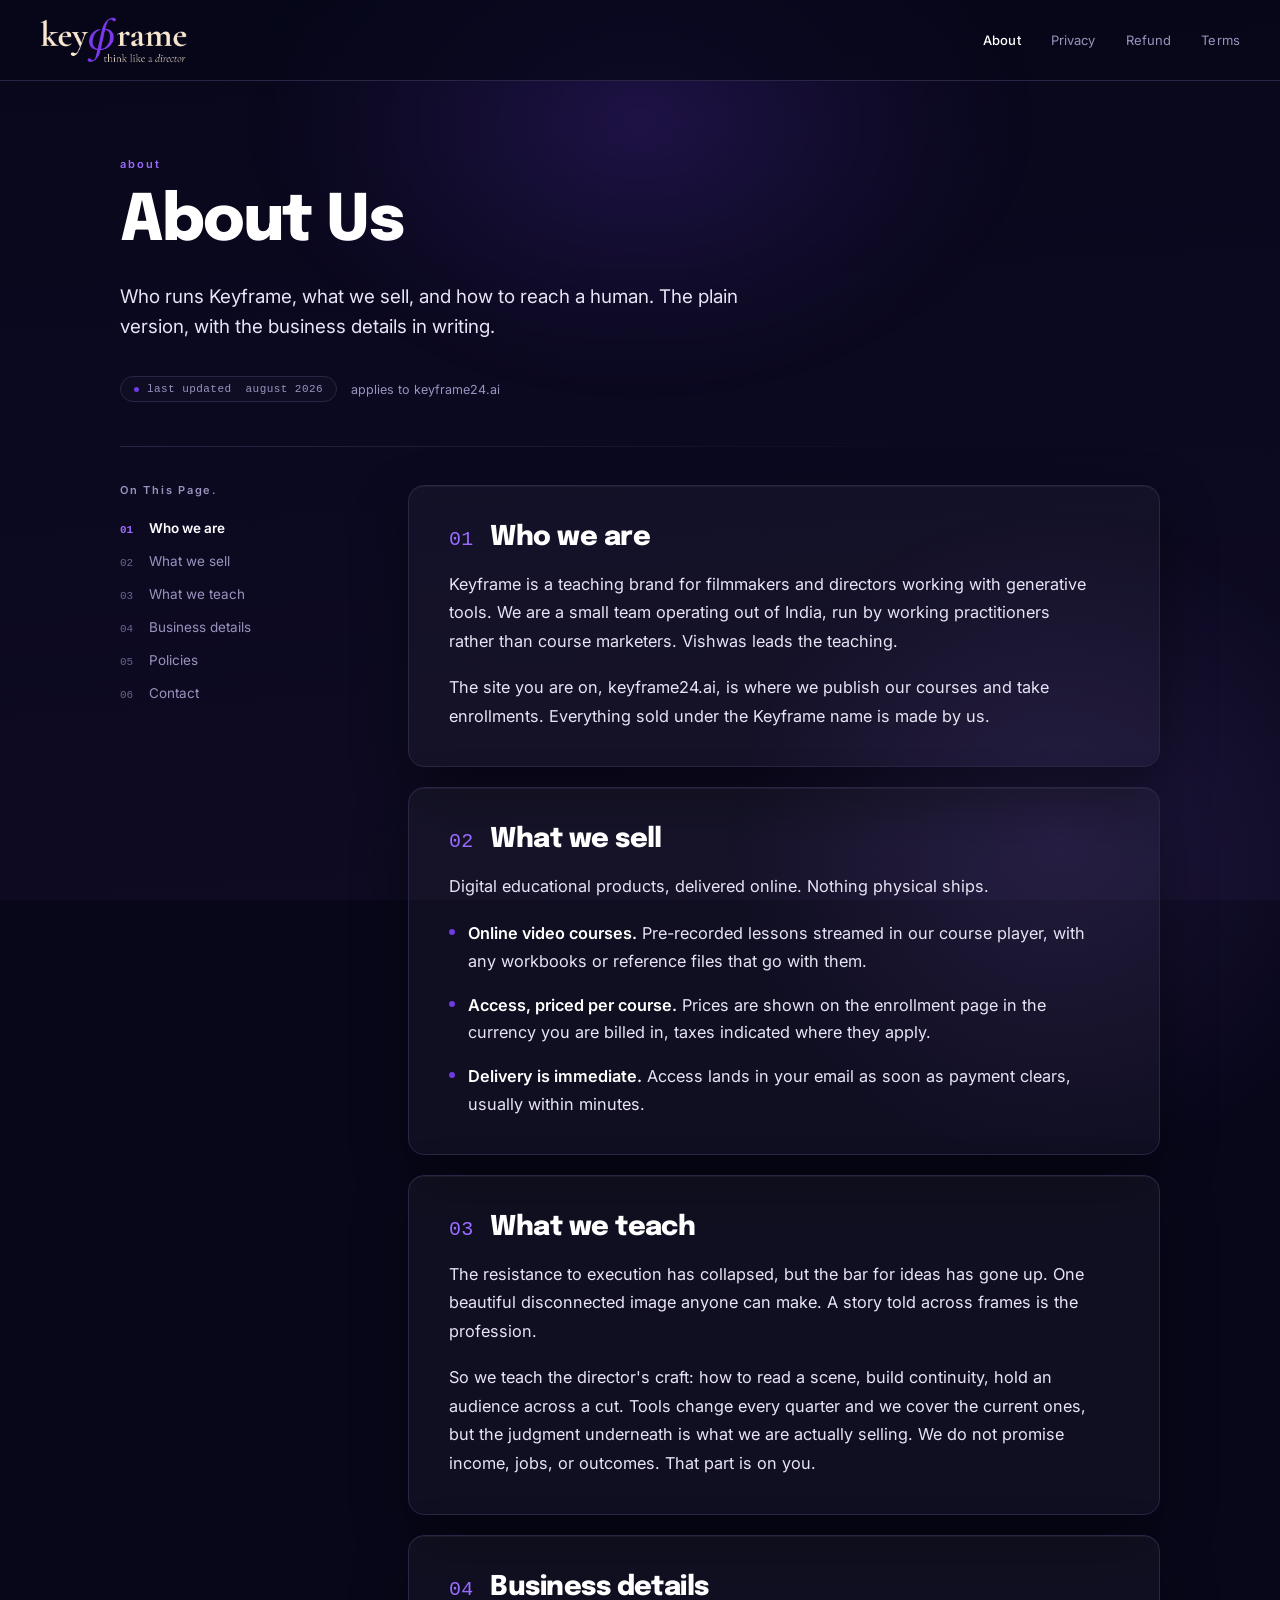
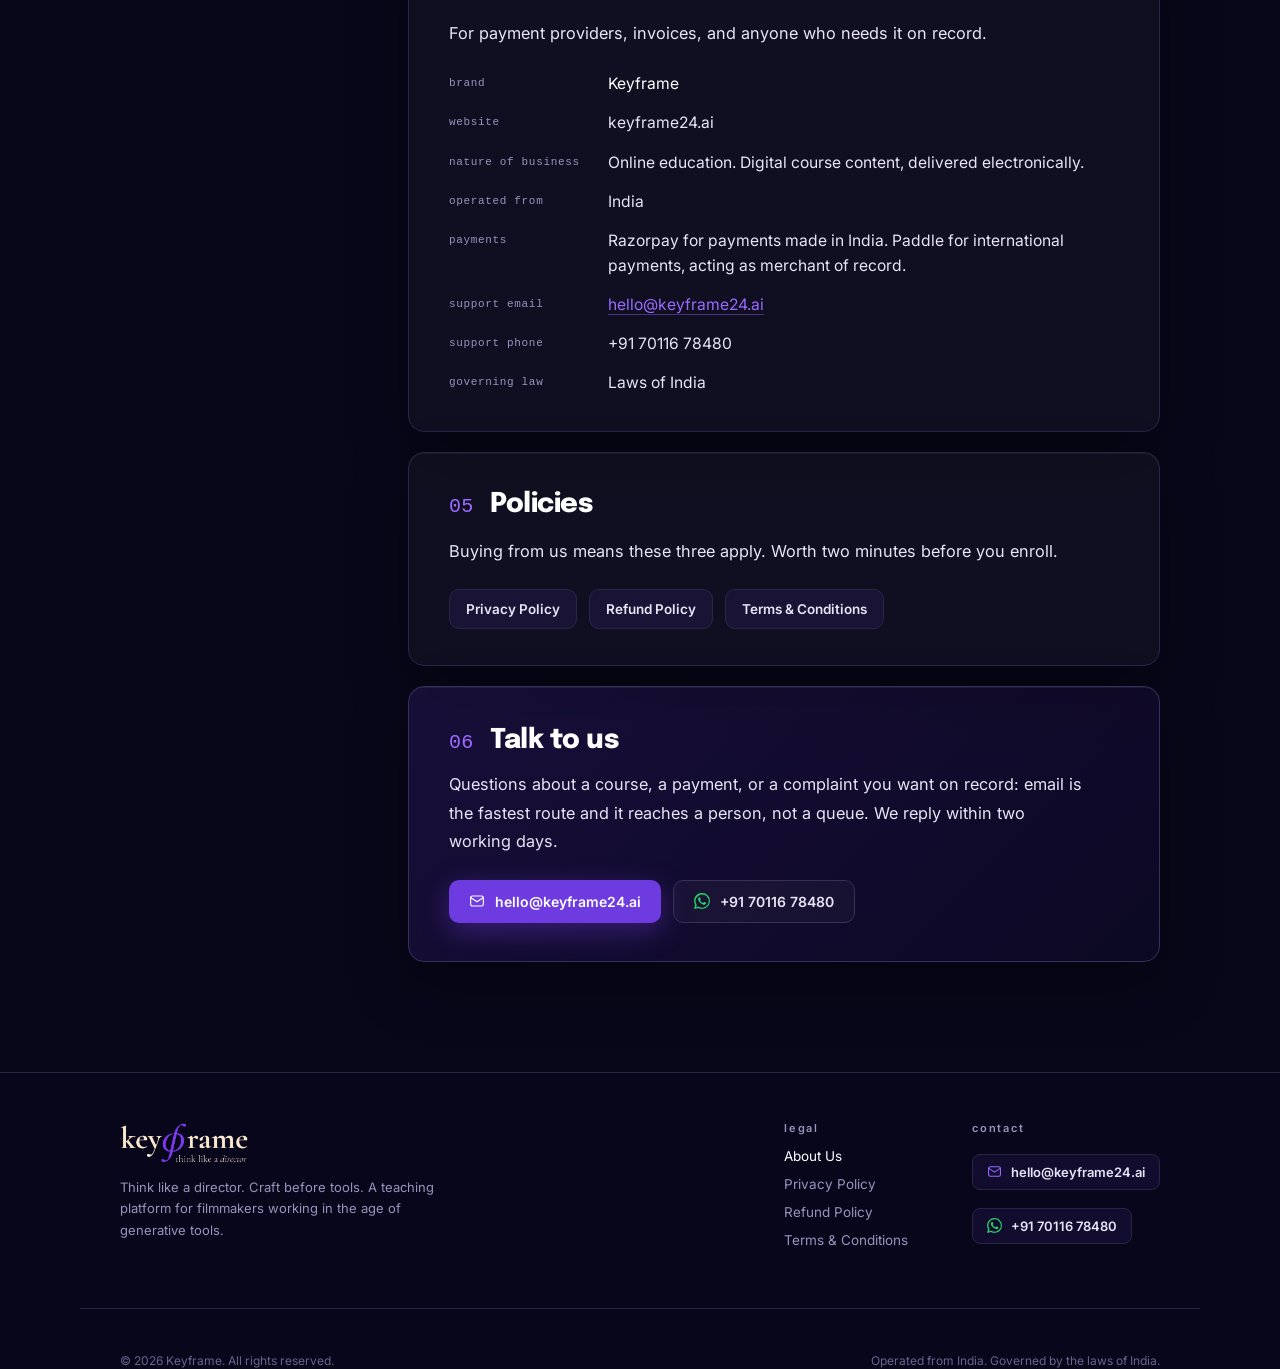
==== commit c64e9a9a: "Simpler before/after on phones, plain list for section 04, φ favicon - Phones: the full-screen rotat" ====
--- a/About Us.dc.html
+++ b/About Us.dc.html
@@ -3,6 +3,27 @@
 <meta charset="utf-8">
 <meta name="viewport" content="width=device-width, initial-scale=1">
 <script src="./support.js"></script>
+<link rel="icon" type="image/png" sizes="32x32" href="/assets/favicon-32.png">
+<link rel="icon" type="image/png" sizes="48x48" href="/assets/favicon-48.png">
+<link rel="icon" type="image/png" sizes="192x192" href="/assets/favicon-192.png">
+<link rel="apple-touch-icon" sizes="180x180" href="/assets/apple-touch-icon.png">
+<!-- Meta Pixel Code -->
+<script>
+!function(f,b,e,v,n,t,s)
+{if(f.fbq)return;n=f.fbq=function(){n.callMethod?
+n.callMethod.apply(n,arguments):n.queue.push(arguments)};
+if(!f._fbq)f._fbq=n;n.push=n;n.loaded=!0;n.version='2.0';
+n.queue=[];t=b.createElement(e);t.async=!0;
+t.src=v;s=b.getElementsByTagName(e)[0];
+s.parentNode.insertBefore(t,s)}(window, document,'script',
+'https://connect.facebook.net/en_US/fbevents.js');
+fbq('init', '1411312853753013');
+fbq('track', 'PageView');
+</script>
+<noscript><img height="1" width="1" style="display:none"
+src="https://www.facebook.com/tr?id=1411312853753013&ev=PageView&noscript=1"
+/></noscript>
+<!-- End Meta Pixel Code -->
 </head>
 <body>
 
